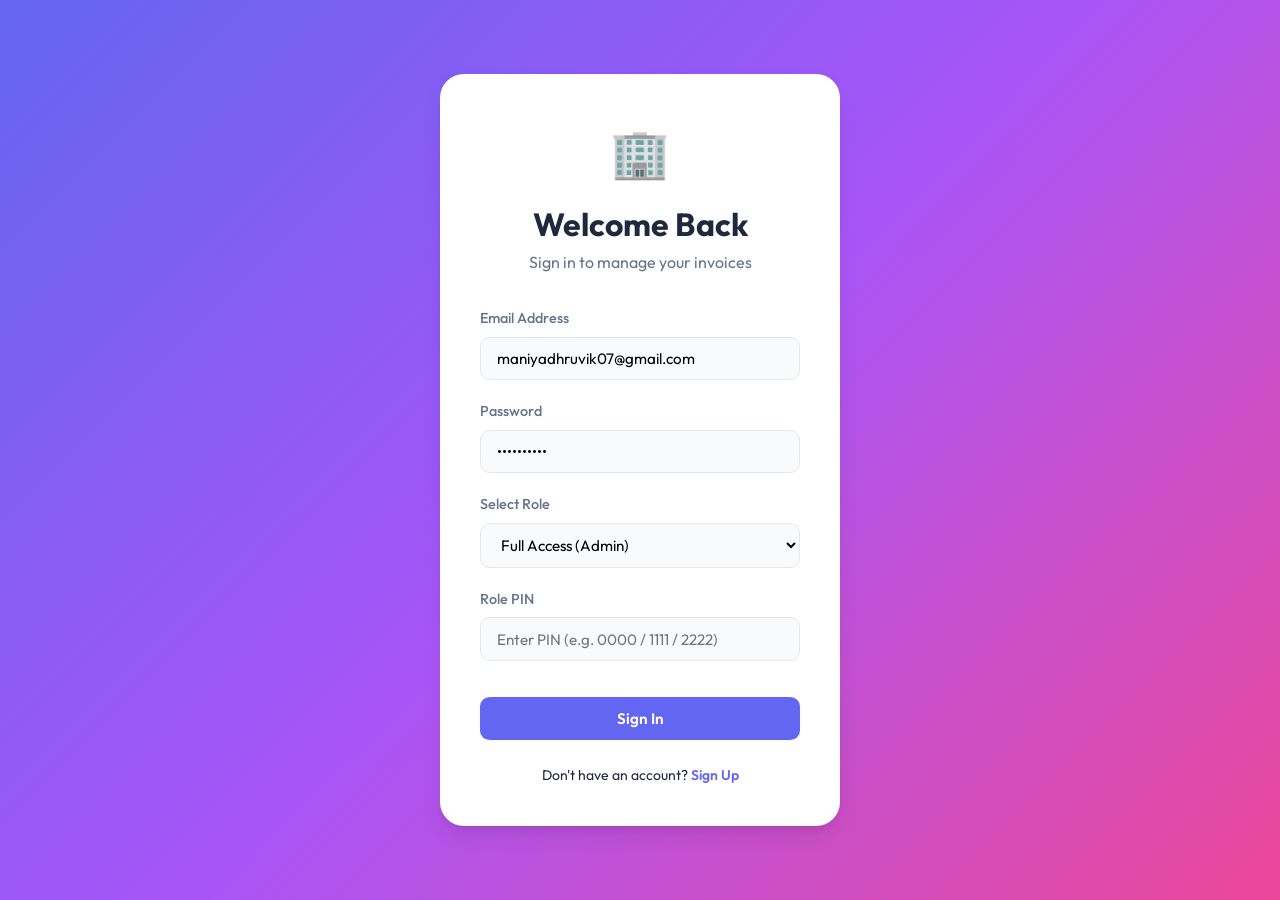
==== signin.html @ 6090fc2b "Add files via upload" ====
<!DOCTYPE html>
<html lang="en">

<head>
    <meta charset="UTF-8">
    <meta name="viewport" content="width=device-width, initial-scale=1.0">
    <title>Sign In | Invoice Manager</title>
    <link href="https://fonts.googleapis.com/css2?family=Outfit:wght@100..900&display=swap" rel="stylesheet">
    <link rel="stylesheet" href="style.css">
</head>

<body>
    <div class="auth-container">
        <div class="auth-card">
            <div class="auth-header" style="text-align: center; margin-bottom: 2rem;">
                <div class="auth-logo" style="font-size: 3rem; margin-bottom: 0.5rem;">🏢</div>
                <h1 class="auth-title">Welcome Back</h1>
                <p class="auth-subtitle">Sign in to manage your invoices</p>
            </div>
            <form id="signin-form">
                <div class="form-group">
                    <label class="form-label">Email Address</label>
                    <input type="email" id="signin-email" class="form-input" placeholder="Enter your email" required
                        value="maniyadhruvik07@gmail.com">
                </div>
                <div class="form-group">
                    <label class="form-label">Password</label>
                    <input type="password" id="signin-password" class="form-input" placeholder="Enter your password"
                        required value="maniya@#07">
                </div>
                <div class="form-group">
                    <label class="form-label">Select Role</label>
                    <select id="signin-role-select" class="form-input" style="cursor: pointer;">
                        <option value="Full Access">Full Access (Admin)</option>
                        <option value="Order">Order Management</option>
                        <option value="Fitting">Fitting Department</option>
                    </select>
                </div>
                <div class="form-group">
                    <label class="form-label">Role PIN</label>
                    <input type="password" id="signin-pin" class="form-input"
                        placeholder="Enter PIN (e.g. 0000 / 1111 / 2222)">
                </div>
                <button type="submit" class="btn btn-primary" style="margin-top: 1rem;">Sign In</button>
            </form>
            <div class="auth-footer">
                Don't have an account? <a href="signup.html" class="auth-link">Sign Up</a>
            </div>
        </div>
    </div>
    <script src="script.js"></script>
</body>

</html>
---- style.css ----
:root {
    --primary: #6366f1;
    --primary-hover: #4f46e5;
    --accent: #a855f7;
    --bg: #f1f5f9;
    --card: #ffffff;
    --text: #1e293b;
    --text2: #64748b;
    --border: #e2e8f0;
    --success: #10b981;
    --error: #ef4444;
    --shadow: 0 4px 6px -1px rgb(0 0 0 / 0.07), 0 2px 4px -2px rgb(0 0 0 / 0.05);
    --shadow-lg: 0 10px 25px -5px rgb(0 0 0 / 0.1), 0 8px 10px -6px rgb(0 0 0 / 0.08);
}

* {
    margin: 0;
    padding: 0;
    box-sizing: border-box;
}

body {
    font-family: 'Outfit', sans-serif;
    background: var(--bg);
    color: var(--text);
    line-height: 1.6;
}

/* ======================== AUTH PAGES ======================== */
.auth-container {
    min-height: 100vh;
    display: flex;
    align-items: center;
    justify-content: center;
    padding: 2rem;
    background: linear-gradient(135deg, #6366f1 0%, #a855f7 50%, #ec4899 100%);
}

.auth-card {
    background: var(--card);
    padding: 2.5rem;
    border-radius: 1.5rem;
    width: 100%;
    max-width: 400px;
    box-shadow: var(--shadow-lg);
}

.auth-title {
    font-size: 2rem;
    font-weight: 700;
    text-align: center;
}

.auth-subtitle {
    text-align: center;
    color: var(--text2);
    margin-bottom: 2rem;
}

.auth-footer {
    margin-top: 1.5rem;
    text-align: center;
    font-size: 0.875rem;
}

.auth-link {
    color: var(--primary);
    text-decoration: none;
    font-weight: 600;
}

/* ======================== FORM ELEMENTS ======================== */
.form-group {
    margin-bottom: 1.25rem;
}

.form-label {
    display: block;
    margin-bottom: 0.4rem;
    font-weight: 500;
    font-size: 0.9rem;
    color: var(--text2);
}

.form-input {
    width: 100%;
    padding: 0.7rem 1rem;
    border: 1.5px solid var(--border);
    border-radius: 0.6rem;
    font-family: inherit;
    font-size: 0.95rem;
    transition: all 0.25s ease;
    background: #f8fafc;
}

.form-input:focus {
    outline: none;
    border-color: var(--primary);
    background: white;
    box-shadow: 0 0 0 3px rgba(99, 102, 241, 0.15);
}

/* ======================== BUTTONS ======================== */
.btn {
    width: 100%;
    padding: 0.75rem;
    border: none;
    border-radius: 0.6rem;
    font-weight: 600;
    font-family: inherit;
    font-size: 0.95rem;
    cursor: pointer;
    transition: all 0.25s ease;
}

.btn-primary {
    background: var(--primary);
    color: white;
}

.btn-primary:hover {
    background: var(--primary-hover);
    transform: translateY(-1px);
    box-shadow: var(--shadow);
}

.btn-secondary {
    background: white;
    border: 1.5px solid var(--border);
    color: var(--text);
}

.btn-secondary:hover {
    background: var(--bg);
}

/* ======================== APP WRAPPER ======================== */
.app-wrapper {
    min-height: 100vh;
    display: flex;
    flex-direction: column;
}

/* ======================== SECTION SWITCH BAR ======================== */
.section-switch-bar {
    position: sticky;
    top: 0;
    z-index: 100;
    display: flex;
    justify-content: center;
    padding: 1rem 1rem 0.75rem;
    background: linear-gradient(135deg, #6366f1 0%, #7c3aed 50%, #a855f7 100%);
    box-shadow: 0 4px 20px rgba(99, 102, 241, 0.3);
}

.switch-container {
    position: relative;
    display: flex;
    background: rgba(255, 255, 255, 0.15);
    backdrop-filter: blur(10px);
    border-radius: 3rem;
    padding: 4px;
    gap: 0;
    border: 1px solid rgba(255, 255, 255, 0.2);
}

.switch-btn {
    position: relative;
    z-index: 2;
    display: flex;
    align-items: center;
    gap: 0.5rem;
    padding: 0.65rem 1.5rem;
    border: none;
    border-radius: 3rem;
    background: transparent;
    color: rgba(255, 255, 255, 0.7);
    font-family: inherit;
    font-size: 0.9rem;
    font-weight: 600;
    cursor: pointer;
    transition: color 0.3s ease;
    white-space: nowrap;
}

.switch-btn.active {
    color: var(--primary);
}

.switch-btn:hover:not(.active) {
    color: rgba(255, 255, 255, 1);
}

.switch-icon {
    font-size: 1.1rem;
}

.switch-slider {
    position: absolute;
    top: 4px;
    left: 4px;
    height: calc(100% - 8px);
    width: calc(50% - 4px);
    background: white;
    border-radius: 3rem;
    box-shadow: 0 2px 10px rgba(0, 0, 0, 0.15);
    transition: transform 0.35s cubic-bezier(0.4, 0, 0.2, 1);
    z-index: 1;
}

.switch-slider.right {
    transform: translateX(100%);
}

/* ======================== SECTION PANELS ======================== */
.section-panel {
    display: none;
    flex: 1;
    padding: 1.5rem;
    animation: fadeSlideIn 0.4s ease-out;
}

.section-panel.active {
    display: block;
}

@keyframes fadeSlideIn {
    from {
        opacity: 0;
        transform: translateY(15px);
    }

    to {
        opacity: 1;
        transform: translateY(0);
    }
}

/* ======================== DASHBOARD ======================== */
.dashboard-container {
    max-width: 1100px;
    margin: 0 auto;
}

.top-action-bar {
    display: flex;
    flex-wrap: wrap;
    justify-content: space-between;
    align-items: center;
    margin-bottom: 1.5rem;
    gap: 1rem;
}

.page-title {
    font-size: 1.75rem;
    font-weight: 800;
    background: linear-gradient(135deg, var(--primary), var(--accent));
    -webkit-background-clip: text;
    background-clip: text;
    -webkit-text-fill-color: transparent;
}

.top-actions {
    display: flex;
    flex-wrap: wrap;
    gap: 0.5rem;
}

.chip-btn {
    padding: 0.5rem 1.1rem;
    border: 1.5px solid var(--border);
    border-radius: 2rem;
    background: white;
    font-family: inherit;
    font-size: 0.85rem;
    font-weight: 500;
    cursor: pointer;
    transition: all 0.2s ease;
    white-space: nowrap;
}

.chip-btn:hover {
    border-color: var(--primary);
    color: var(--primary);
    transform: translateY(-1px);
    box-shadow: var(--shadow);
}

.chip-btn-accent {
    background: var(--primary);
    color: white;
    border-color: var(--primary);
}

.chip-btn-accent:hover {
    background: var(--primary-hover);
    border-color: var(--primary-hover);
    color: white;
}

/* ======================== INVOICE DISPLAY ======================== */
.invoice-display {
    background: white;
    border-radius: 1rem;
    box-shadow: var(--shadow);
    overflow: hidden;
}

.inv-grid-top {
    display: grid;
    grid-template-columns: 1.5fr 1fr;
    border-bottom: 1px solid var(--border);
}

.inv-box {
    padding: 1.25rem 1.5rem;
}

.inv-box h3,
.inv-box h4 {
    font-size: 0.95rem;
    color: var(--primary);
    margin-bottom: 0.5rem;
    text-transform: uppercase;
    letter-spacing: 0.5px;
}

.inv-box p {
    font-size: 0.85rem;
    color: var(--text2);
    margin-bottom: 0.15rem;
}

.supplier-box {
    border-right: 1px solid var(--border);
}

.meta-box {
    display: flex;
    flex-direction: column;
    gap: 0.3rem;
    justify-content: center;
}

.meta-row {
    display: flex;
    justify-content: space-between;
    font-size: 0.85rem;
    padding: 0.15rem 0;
}

.meta-row span {
    color: var(--text2);
}

.meta-row strong {
    color: var(--text);
}

.inv-grid-mid {
    display: grid;
    grid-template-columns: 1fr 1fr;
    border-bottom: 1px solid var(--border);
}

.buyer-box {
    border-right: 1px solid var(--border);
}

.empty-hint {
    color: var(--text2);
    font-size: 0.85rem;
    font-style: italic;
}

/* ======================== TABLE ======================== */
.inv-table {
    width: 100%;
    border-collapse: collapse;
}

.inv-table th {
    background: #f8fafc;
    padding: 0.75rem 1rem;
    text-align: left;
    font-size: 0.8rem;
    font-weight: 600;
    text-transform: uppercase;
    letter-spacing: 0.5px;
    color: var(--text2);
    border-bottom: 2px solid var(--border);
}

.inv-table td {
    padding: 0.75rem 1rem;
    font-size: 0.9rem;
    border-bottom: 1px solid var(--border);
}

.inv-table tbody tr:hover {
    background: #f8fafc;
}

.delete-btn {
    background: none;
    border: none;
    color: var(--error);
    cursor: pointer;
    font-size: 1rem;
    opacity: 0.6;
    transition: opacity 0.2s;
}

.edit-btn {
    background: none;
    border: none;
    color: var(--primary);
    cursor: pointer;
    font-size: 1rem;
    opacity: 0.6;
    transition: opacity 0.2s;
    margin-right: 8px;
}

.delete-btn:hover,
.edit-btn:hover {
    opacity: 1;
}

/* ======================== TOTALS BAR ======================== */
.inv-totals-bar {
    display: flex;
    justify-content: space-between;
    align-items: flex-end;
    padding: 1.25rem 1.5rem;
    border-top: 1px solid var(--border);
    gap: 2rem;
}

.amount-words {
    font-size: 0.85rem;
    color: var(--text2);
    flex: 1;
}

.amount-words strong {
    color: var(--text);
}

.inv-totals {
    width: 280px;
    flex-shrink: 0;
}

.t-row {
    display: flex;
    justify-content: space-between;
    font-size: 0.9rem;
    padding: 0.3rem 0;
}

.t-grand {
    font-weight: 700;
    font-size: 1.1rem;
    color: var(--primary);
    padding-top: 0.5rem;
    margin-top: 0.3rem;
    border-top: 2px solid var(--border);
}

/* ======================== BOTTOM BAR ======================== */
.bottom-bar {
    display: flex;
    justify-content: flex-end;
    gap: 1rem;
    margin-top: 1.5rem;
}

/* ======================== HISTORY SECTION ======================== */
.history-header {
    margin-bottom: 1.5rem;
}

.history-subtitle {
    color: var(--text2);
    font-size: 0.95rem;
    margin-top: 0.25rem;
}

.history-list {
    display: flex;
    flex-direction: column;
    gap: 0.75rem;
}

.history-card {
    display: flex;
    flex-direction: column;
    gap: 0.5rem;
    background: white;
    padding: 1rem 1.25rem;
    border-radius: 0.75rem;
    border: 1px solid var(--border);
    transition: all 0.25s ease;
    box-shadow: var(--shadow);
}

.history-card:hover {
    border-color: var(--primary);
    box-shadow: 0 6px 20px rgba(99, 102, 241, 0.15);
    transform: translateY(-2px);
}

.history-card-info {
    display: flex;
    flex-direction: column;
    gap: 0.1rem;
}

.history-card-info .hc-buyer {
    font-weight: 700;
    font-size: 0.95rem;
}

.history-card-info .hc-meta {
    font-size: 0.78rem;
    color: var(--text2);
    line-height: 1.4;
}

.history-card-actions {
    display: flex;
    gap: 0.35rem;
}

.icon-btn {
    padding: 0.5rem 0.75rem;
    border: 1.5px solid var(--border);
    border-radius: 0.5rem;
    background: white;
    cursor: pointer;
    font-size: 0.85rem;
    font-family: inherit;
    transition: all 0.2s;
}

.icon-btn:hover {
    border-color: var(--primary);
    color: var(--primary);
    background: #f0f0ff;
}

.icon-btn-danger:hover {
    border-color: var(--error);
    color: var(--error);
    background: #fff0f0;
}

/* ======================== HISTORY COUNT BADGE ======================== */
.history-count-badge {
    display: inline-flex;
    align-items: center;
    justify-content: center;
    background: rgba(255, 255, 255, 0.3);
    color: white;
    font-size: 0.7rem;
    font-weight: 700;
    min-width: 20px;
    height: 20px;
    border-radius: 10px;
    padding: 0 5px;
    margin-left: 4px;
}

.switch-btn.active .history-count-badge {
    background: var(--primary);
    color: white;
}

/* ======================== PRINT INVOICE ======================== */
.print-invoice {
    font-family: 'Outfit', Arial, sans-serif;
    color: #000;
    font-size: 12px;
    line-height: 1.5;
}

.print-invoice h2 {
    text-align: center;
    font-size: 18px;
    border-bottom: 2px solid #000;
    padding-bottom: 6px;
    margin-bottom: 12px;
}

.print-invoice .pi-grid {
    display: grid;
    grid-template-columns: 1.5fr 1fr;
    border: 1px solid #ccc;
    margin-bottom: 10px;
}

.print-invoice .pi-cell {
    padding: 8px 10px;
    border: 1px solid #ccc;
}

.print-invoice table {
    width: 100%;
    border-collapse: collapse;
    margin-bottom: 10px;
}

.print-invoice th,
.print-invoice td {
    border: 1px solid #ccc;
    padding: 6px 8px;
    text-align: left;
}

.print-invoice th {
    background: #f0f0f0;
    font-weight: 600;
}

.print-invoice .pi-totals {
    display: flex;
    justify-content: flex-end;
}

.print-invoice .pi-totals-inner {
    width: 250px;
}

.print-invoice .pi-totals-inner div {
    display: flex;
    justify-content: space-between;
    padding: 2px 0;
    font-size: 12px;
}

.print-invoice .pi-grand {
    font-weight: 700;
    border-top: 2px solid #000;
    padding-top: 4px;
    margin-top: 4px;
    font-size: 14px;
}

.print-invoice .pi-words {
    margin-top: 10px;
    font-size: 11px;
    border-top: 1px solid #ccc;
    padding-top: 6px;
}

/* ======================== MODAL / DIALOG BOX ======================== */
.modal-overlay {
    position: fixed;
    top: 0;
    left: 0;
    width: 100%;
    height: 100%;
    background: rgba(15, 23, 42, 0.5);
    backdrop-filter: blur(6px);
    display: none;
    align-items: center;
    justify-content: center;
    z-index: 1000;
    padding: 1rem;
}

.modal-content {
    background: white;
    padding: 2rem;
    border-radius: 1.25rem;
    width: 100%;
    max-width: 460px;
    max-height: 90vh;
    overflow-y: auto;
    box-shadow: var(--shadow-lg);
    animation: slideUp 0.3s ease-out;
}

@keyframes slideUp {
    from {
        opacity: 0;
        transform: translateY(30px) scale(0.97);
    }

    to {
        opacity: 1;
        transform: translateY(0) scale(1);
    }
}

.modal-header {
    display: flex;
    justify-content: space-between;
    align-items: center;
    margin-bottom: 1.5rem;
}

.modal-title {
    font-size: 1.25rem;
    font-weight: 700;
}

.close-btn {
    background: none;
    border: none;
    font-size: 1.5rem;
    cursor: pointer;
    color: var(--text2);
    transition: color 0.2s;
}

.close-btn:hover {
    color: var(--text);
}

.modal-footer {
    display: flex;
    justify-content: flex-end;
    gap: 0.75rem;
    margin-top: 1.5rem;
}

.modal-footer .btn {
    width: auto;
    padding: 0.6rem 1.5rem;
}

/* ======================== RESPONSIVE ======================== */
@media (max-width: 768px) {

    .inv-grid-top,
    .inv-grid-mid {
        grid-template-columns: 1fr;
    }

    .supplier-box,
    .buyer-box {
        border-right: none;
        border-bottom: 1px solid var(--border);
    }

    .inv-totals-bar {
        flex-direction: column;
    }

    .inv-totals {
        width: 100%;
    }

    .top-action-bar {
        flex-direction: column;
        align-items: flex-start;
    }

    .section-panel {
        padding: 1rem;
    }

    .switch-btn {
        padding: 0.55rem 1rem;
        font-size: 0.8rem;
    }

    .switch-icon {
        font-size: 1rem;
    }

    .section-switch-bar {
        padding: 0.75rem 0.75rem 0.5rem;
    }
}

/* ======================== PRINT MEDIA ======================== */
@media print {
    body * {
        visibility: hidden;
    }

    #print-area,
    #print-area * {
        visibility: visible;
    }

    #print-area {
        position: fixed;
        top: 0;
        left: 0;
        width: 100%;
        padding: 20px;
    }

    .no-print {
        display: none !important;
    }
}
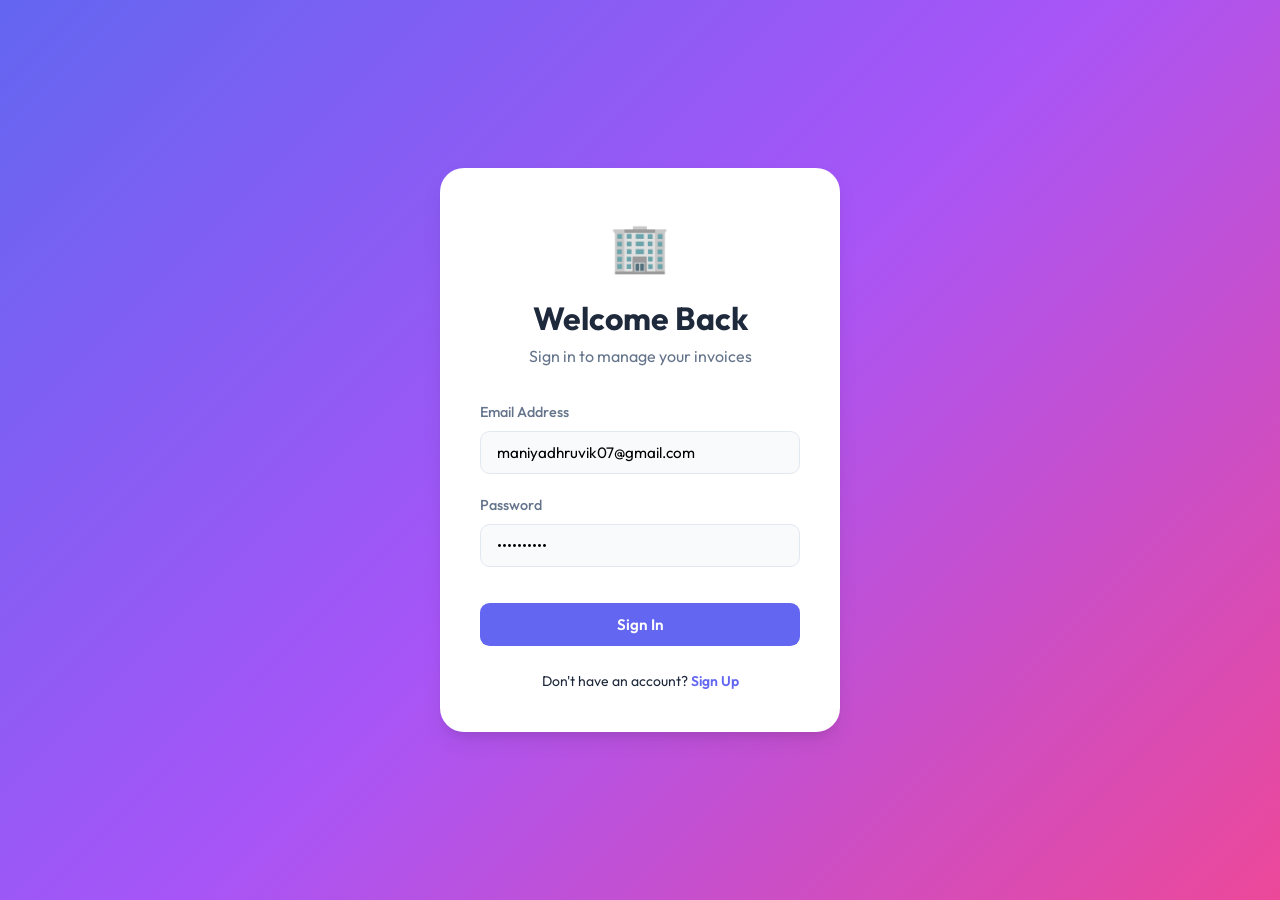
==== commit fe019596: "Update signin.html" ====
--- a/signin.html
+++ b/signin.html
@@ -28,19 +28,6 @@
                     <input type="password" id="signin-password" class="form-input" placeholder="Enter your password"
                         required value="maniya@#07">
                 </div>
-                <div class="form-group">
-                    <label class="form-label">Select Role</label>
-                    <select id="signin-role-select" class="form-input" style="cursor: pointer;">
-                        <option value="Full Access">Full Access (Admin)</option>
-                        <option value="Order">Order Management</option>
-                        <option value="Fitting">Fitting Department</option>
-                    </select>
-                </div>
-                <div class="form-group">
-                    <label class="form-label">Role PIN</label>
-                    <input type="password" id="signin-pin" class="form-input"
-                        placeholder="Enter PIN (e.g. 0000 / 1111 / 2222)">
-                </div>
                 <button type="submit" class="btn btn-primary" style="margin-top: 1rem;">Sign In</button>
             </form>
             <div class="auth-footer">
@@ -51,4 +38,4 @@
     <script src="script.js"></script>
 </body>
 
-</html>+</html>
